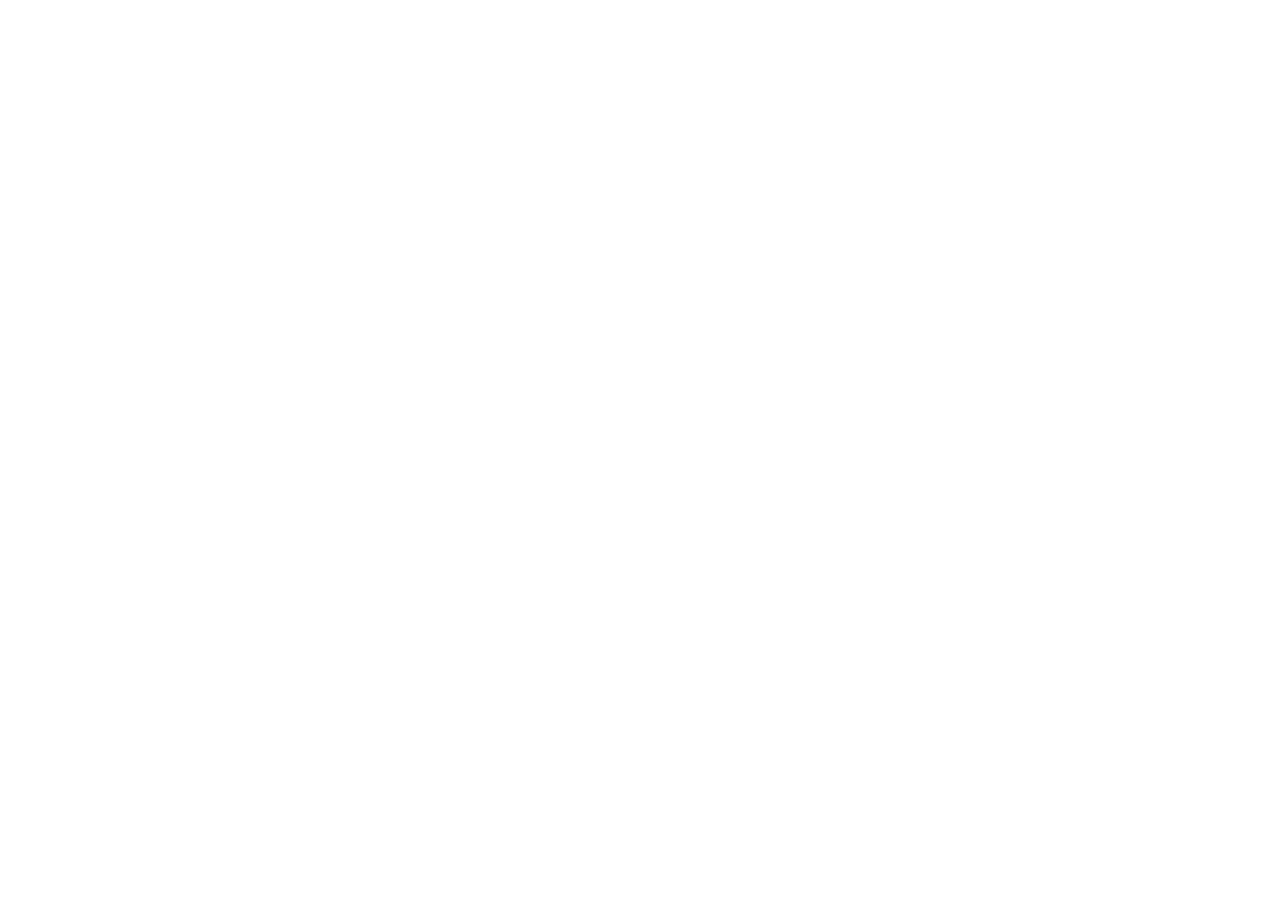
==== index.html @ 1910a8b9 "Rename example.html to index.html" ====
<!DOCTYPE html>
<html>

<head>
    <meta charset="utf-8" />
    <meta name="viewport" content="width=device-width, initial-scale=1.0">
    <title>eLog Example</title>
    <link rel="stylesheet" href="css/eLog.css">
</head>

<body>
    <canvas id="log"></canvas>
    <script src="https://code.jquery.com/jquery-3.6.0.js"
        integrity="sha256-H+K7U5CnXl1h5ywQfKtSj8PCmoN9aaq30gDh27Xc0jk=" crossorigin="anonymous"></script>
    <script src="js/eLog.js" type="text/javascript"></script>
    <script>
        $(document).ready(function () {
            const c = document.getElementById("log");
            /** @type {CanvasRenderingContext2D} */
            const ctx = c.getContext("2d");

            var log = new eLog(ctx, {
                data: [
                    { status: 1, d: '2022-01-01 08:00:00.000' },
                    { status: 3, d: '2022-01-01 08:30:00.000' },
                    { status: 1, d: '2022-01-01 12:00:00.000' },
                    { status: 3, d: '2022-01-01 12:30:00.000' },
                    { status: 4, d: '2022-01-01 14:00:00.000' },
                    { status: 3, d: '2022-01-01 14:15:00.000' },
                    { status: 1, d: '2022-01-01 17:00:00.000' },
                    { status: 2, d: '2022-01-01 20:00:00.000' }
                ],
                options: {
                    startStatus: 2,
                    startOffDutyHours: 0,
                    startDrivingHours: 0,
                    startDutyHours: 0,
                    startDate: '2022-01-01 00:00:00.000'
                }
            });

            log.addData(4, '2022-01-01 16:45:00');
        });
    </script>
</body>

</html>
---- css/eLog.css ----
canvas {
    width: 100%;
    margin-top: 1em;
    margin-bottom: 1em;
}
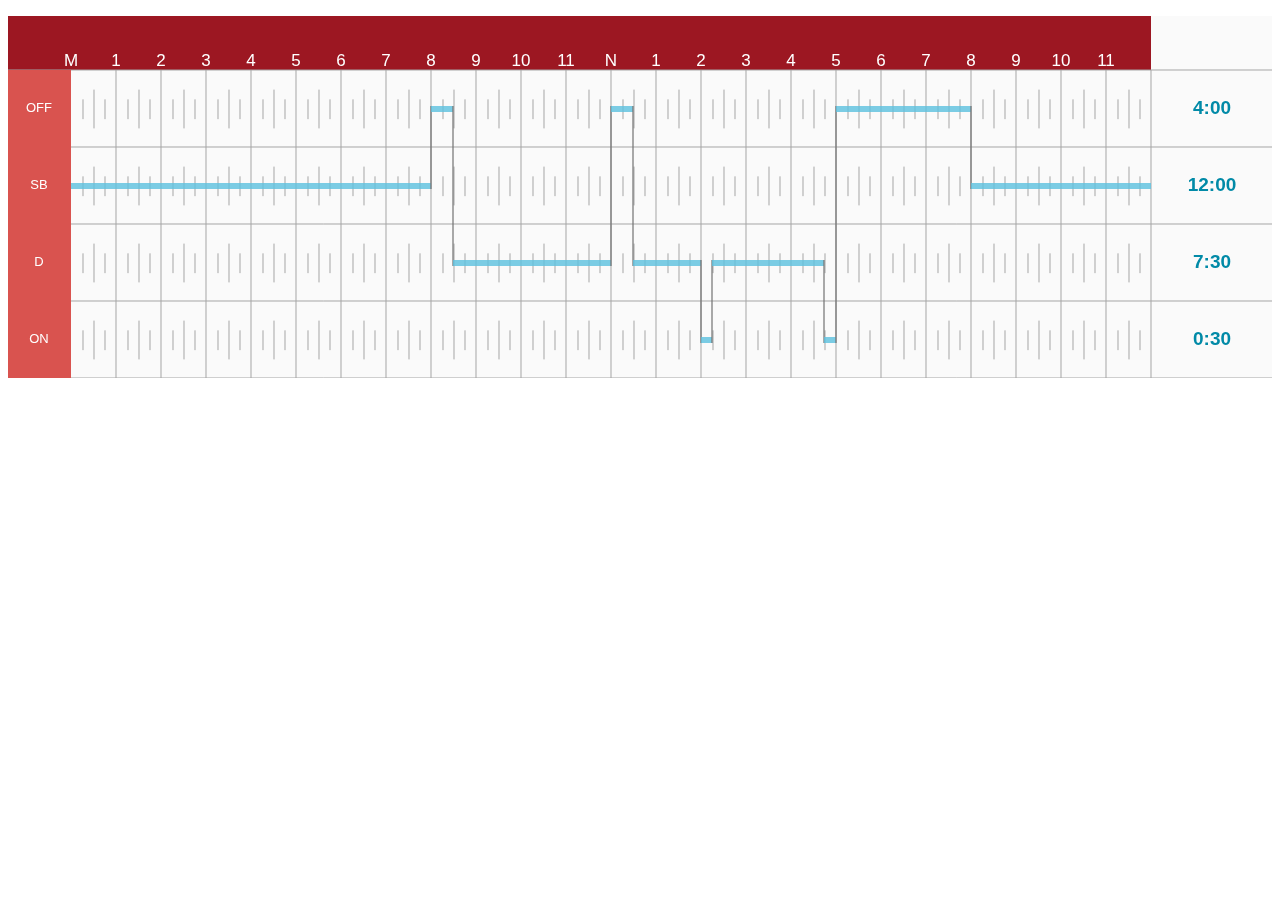
==== commit f80a7602: "Update" ====
--- a/index.html
+++ b/index.html
@@ -10,38 +10,34 @@
 
 <body>
     <canvas id="log"></canvas>
-    <script src="https://code.jquery.com/jquery-3.6.0.js"
-        integrity="sha256-H+K7U5CnXl1h5ywQfKtSj8PCmoN9aaq30gDh27Xc0jk=" crossorigin="anonymous"></script>
     <script src="js/eLog.js" type="text/javascript"></script>
-    <script>
-        $(document).ready(function () {
-            const c = document.getElementById("log");
-            /** @type {CanvasRenderingContext2D} */
-            const ctx = c.getContext("2d");
+    <script type="text/javascript">
+        const c = document.getElementById("log");
+        /** @type {CanvasRenderingContext2D} */
+        const ctx = c.getContext("2d");
 
-            var log = new eLog(ctx, {
-                data: [
-                    { status: 1, d: '2022-01-01 08:00:00.000' },
-                    { status: 3, d: '2022-01-01 08:30:00.000' },
-                    { status: 1, d: '2022-01-01 12:00:00.000' },
-                    { status: 3, d: '2022-01-01 12:30:00.000' },
-                    { status: 4, d: '2022-01-01 14:00:00.000' },
-                    { status: 3, d: '2022-01-01 14:15:00.000' },
-                    { status: 1, d: '2022-01-01 17:00:00.000' },
-                    { status: 2, d: '2022-01-01 20:00:00.000' }
-                ],
-                options: {
-                    startStatus: 2,
-                    startOffDutyHours: 0,
-                    startDrivingHours: 0,
-                    startDutyHours: 0,
-                    startDate: '2022-01-01 00:00:00.000'
-                }
-            });
+        var log = new eLog(ctx, {
+            data: [
+                { status: 1, d: '2022-01-01 08:00:00.000' },
+                { status: 3, d: '2022-01-01 08:30:00.000' },
+                { status: 1, d: '2022-01-01 12:00:00.000' },
+                { status: 3, d: '2022-01-01 12:30:00.000' },
+                { status: 4, d: '2022-01-01 14:00:00.000' },
+                { status: 3, d: '2022-01-01 14:15:00.000' },
+                { status: 1, d: '2022-01-01 17:00:00.000' },
+                { status: 2, d: '2022-01-01 20:00:00.000' }
+            ],
+            options: {
+                startStatus: 2,
+                startOffDutyHours: 0,
+                startDrivingHours: 0,
+                startDutyHours: 0,
+                startDate: '2022-01-01 00:00:00.000'
+            }
+        });
 
-            log.addData(4, '2022-01-01 16:45:00');
-        });
+        log.addData(4, '2022-01-01 16:45:00');
     </script>
 </body>
 
-</html>
+</html>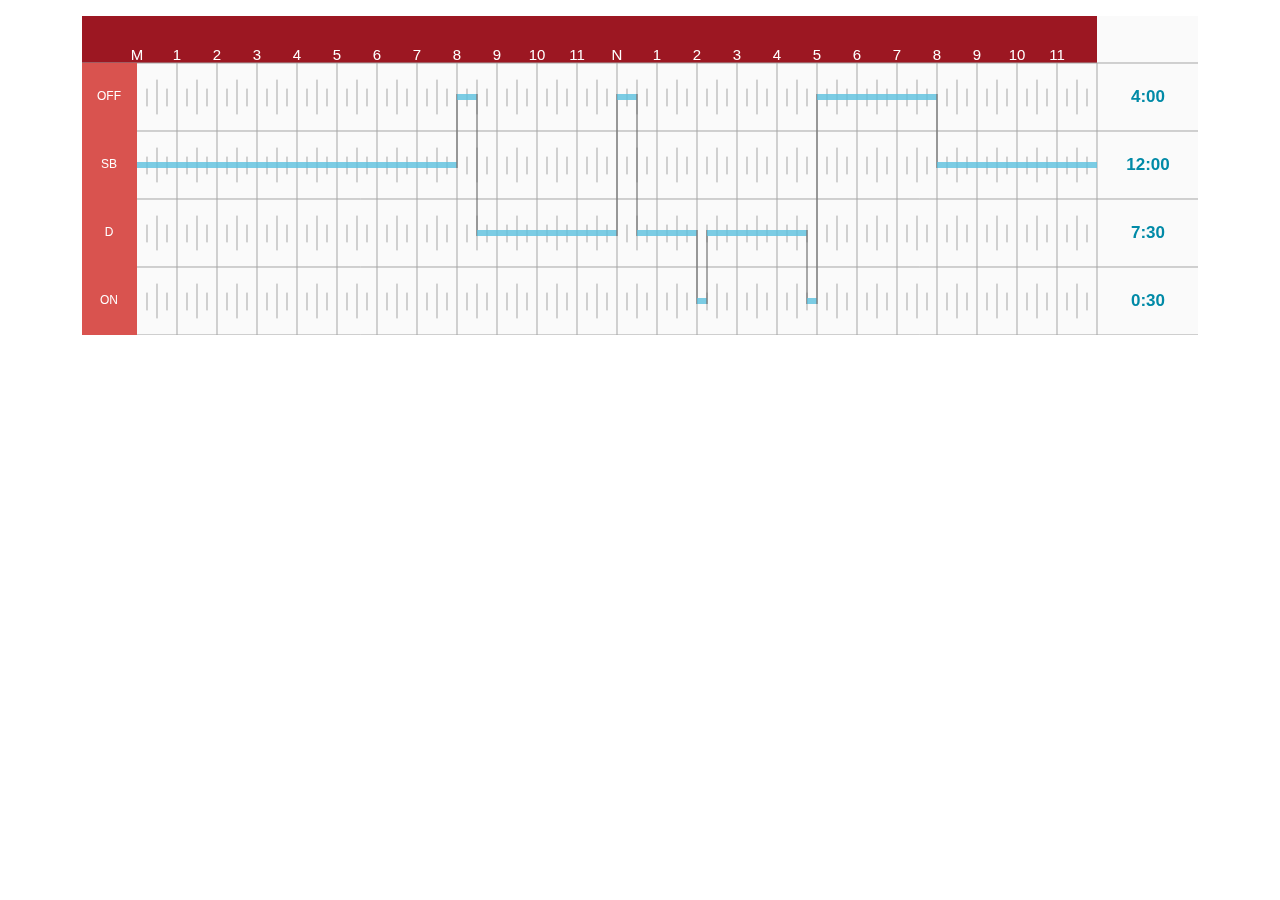
==== commit 7c9989c7: "Adding frameworks for site" ====
--- a/index.html
+++ b/index.html
@@ -1,15 +1,21 @@
 <!DOCTYPE html>
-<html>
+<html lang="en">
 
 <head>
     <meta charset="utf-8" />
-    <meta name="viewport" content="width=device-width, initial-scale=1.0">
+    <meta name="viewport" content="width=device-width, initial-scale=1, shrink-to-fit=no">
     <title>eLog Example</title>
+    <link rel="stylesheet" href="site/css/bootstrap.min.css">
     <link rel="stylesheet" href="css/eLog.css">
 </head>
 
 <body>
-    <canvas id="log"></canvas>
+    <div class="container">
+        <canvas id="log"></canvas>
+    </div>
+    <script src="site/js/jquery-3.6.1.min.js"></script>
+    <script src="site/js/bootstrap.bundle.min.js"></script>
+    <script src="site/js/jspdf.umd.min.js"></script>
     <script src="js/eLog.js" type="text/javascript"></script>
     <script type="text/javascript">
         const c = document.getElementById("log");
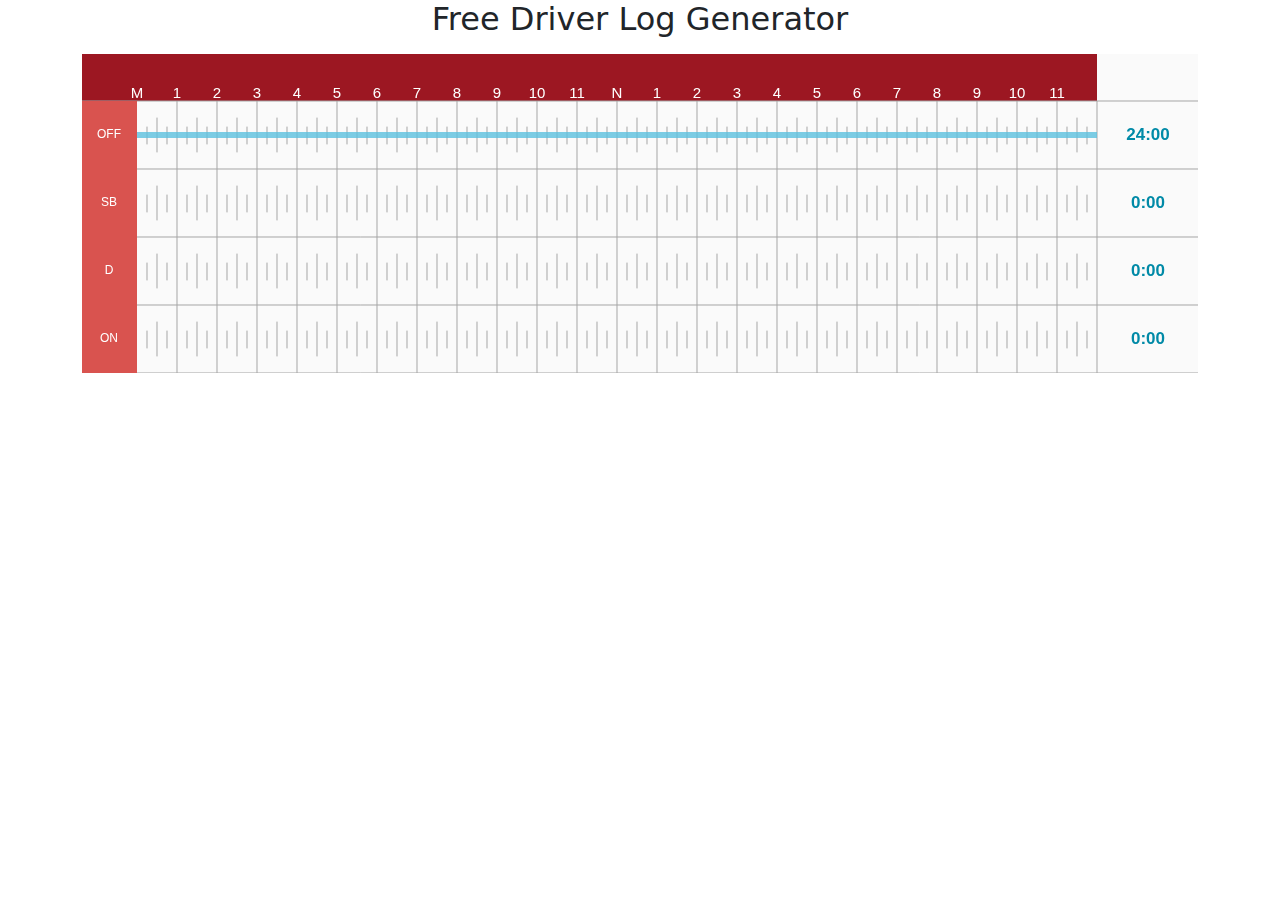
==== commit 111ec68f: "Setting up branch" ====
--- a/index.html
+++ b/index.html
@@ -4,13 +4,14 @@
 <head>
     <meta charset="utf-8" />
     <meta name="viewport" content="width=device-width, initial-scale=1, shrink-to-fit=no">
-    <title>eLog Example</title>
+    <title>Free Driver Log Generator</title>
     <link rel="stylesheet" href="site/css/bootstrap.min.css">
     <link rel="stylesheet" href="css/eLog.css">
 </head>
 
 <body>
     <div class="container">
+        <h2 class="text-center">Free Driver Log Generator</h2>
         <canvas id="log"></canvas>
     </div>
     <script src="site/js/jquery-3.6.1.min.js"></script>
@@ -23,26 +24,11 @@
         const ctx = c.getContext("2d");
 
         var log = new eLog(ctx, {
-            data: [
-                { status: 1, d: '2022-01-01 08:00:00.000' },
-                { status: 3, d: '2022-01-01 08:30:00.000' },
-                { status: 1, d: '2022-01-01 12:00:00.000' },
-                { status: 3, d: '2022-01-01 12:30:00.000' },
-                { status: 4, d: '2022-01-01 14:00:00.000' },
-                { status: 3, d: '2022-01-01 14:15:00.000' },
-                { status: 1, d: '2022-01-01 17:00:00.000' },
-                { status: 2, d: '2022-01-01 20:00:00.000' }
-            ],
+            data: [],
             options: {
-                startStatus: 2,
-                startOffDutyHours: 0,
-                startDrivingHours: 0,
-                startDutyHours: 0,
-                startDate: '2022-01-01 00:00:00.000'
+                startStatus: 1
             }
         });
-
-        log.addData(4, '2022-01-01 16:45:00');
     </script>
 </body>
 
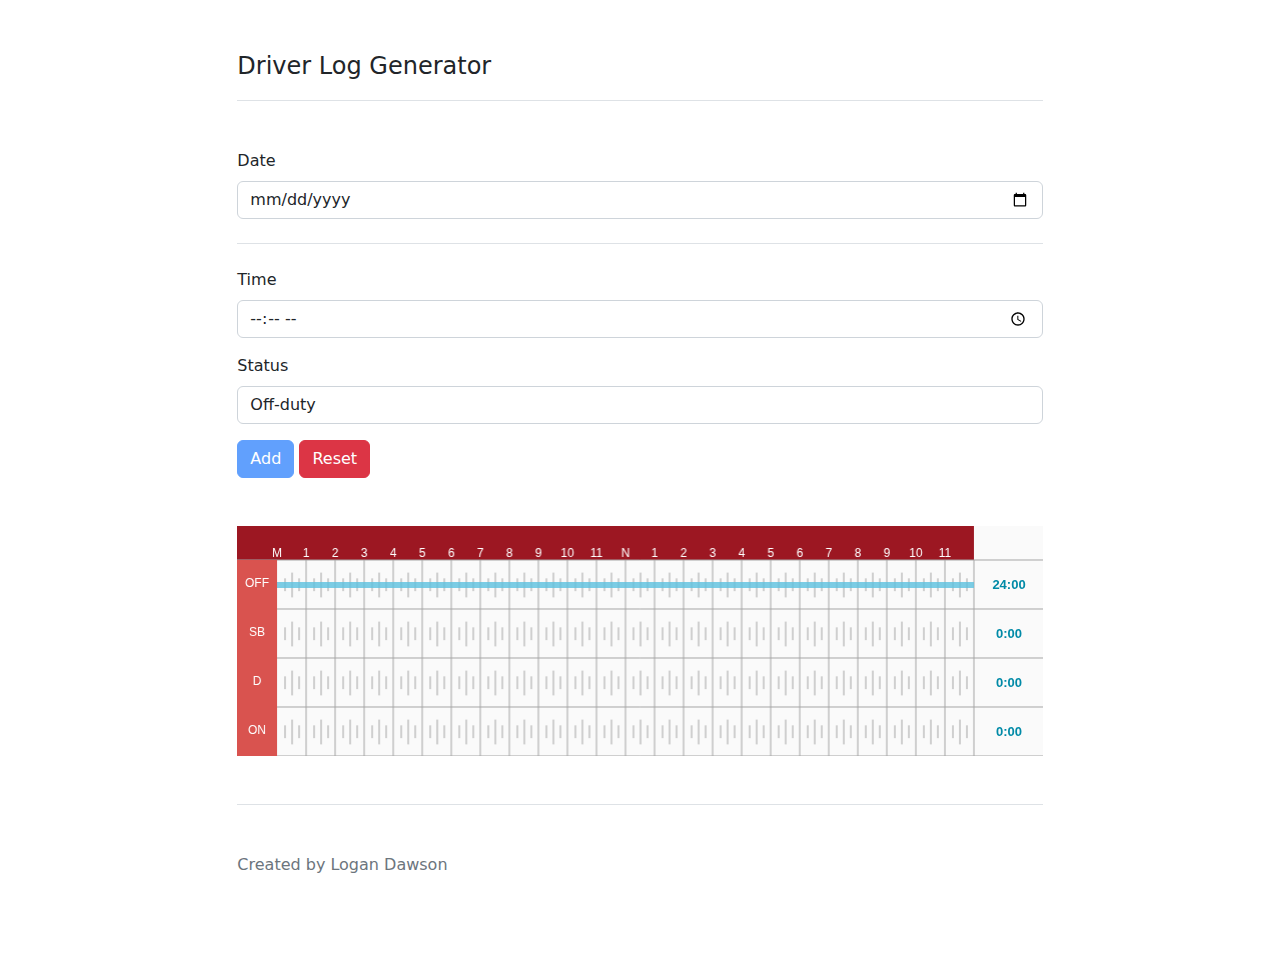
==== commit 8784014d: "Page layout and form controls" ====
--- a/index.html
+++ b/index.html
@@ -4,15 +4,45 @@
 <head>
     <meta charset="utf-8" />
     <meta name="viewport" content="width=device-width, initial-scale=1, shrink-to-fit=no">
-    <title>Free Driver Log Generator</title>
+    <title>Driver Log Generator</title>
     <link rel="stylesheet" href="site/css/bootstrap.min.css">
-    <link rel="stylesheet" href="css/eLog.css">
+    <link rel="stylesheet" href="site/css/site.css">
 </head>
 
 <body>
-    <div class="container">
-        <h2 class="text-center">Free Driver Log Generator</h2>
-        <canvas id="log"></canvas>
+    <div class="col-lg-8 mx-auto p-4 py-md-5">
+        <header class="d-flex align-items-center pb-3 mb-5 border-bottom">
+            <span class="fs-4">Driver Log Generator</span>
+        </header>
+        <main>
+            <form>
+                <div class="mb-4 pb-4 border-bottom">
+                    <label class="form-label">Date</label>
+                    <input type="date" class="form-control" id="inLogDate">
+                </div>
+                <div class="mb-3">
+                    <label class="form-label">Time</label>
+                    <input type="time" class="form-control" id="inLogTime">
+                </div>
+                <div class="mb-3">
+                    <label class="form-label">Status</label>
+                    <select class="form-control" id="slctLogStatus">
+                        <option value="1">Off-duty</option>
+                        <option value="2">Sleeper berth</option>
+                        <option value="3">Driving</option>
+                        <option value="4">On-duty</option>
+                    </select>
+                </div>
+                <button type="button" class="btn btn-primary" disabled id="btnAdd">Add</button>
+                <button type="button" class="btn btn-danger" id="btnReset">Reset</button>
+            </form>
+            <div class="my-5">
+                <canvas id="log"></canvas>
+            </div>
+        </main>
+        <footer class="pt-5 my-5 text-muted border-top">
+            Created by Logan Dawson
+        </footer>
     </div>
     <script src="site/js/jquery-3.6.1.min.js"></script>
     <script src="site/js/bootstrap.bundle.min.js"></script>
@@ -30,6 +60,7 @@
             }
         });
     </script>
+    <script src="site/js/site.js"></script>
 </body>
 
 </html>--- a/site/css/site.css
+++ b/site/css/site.css
@@ -0,0 +1,3 @@
+canvas {
+    width: 100%;
+}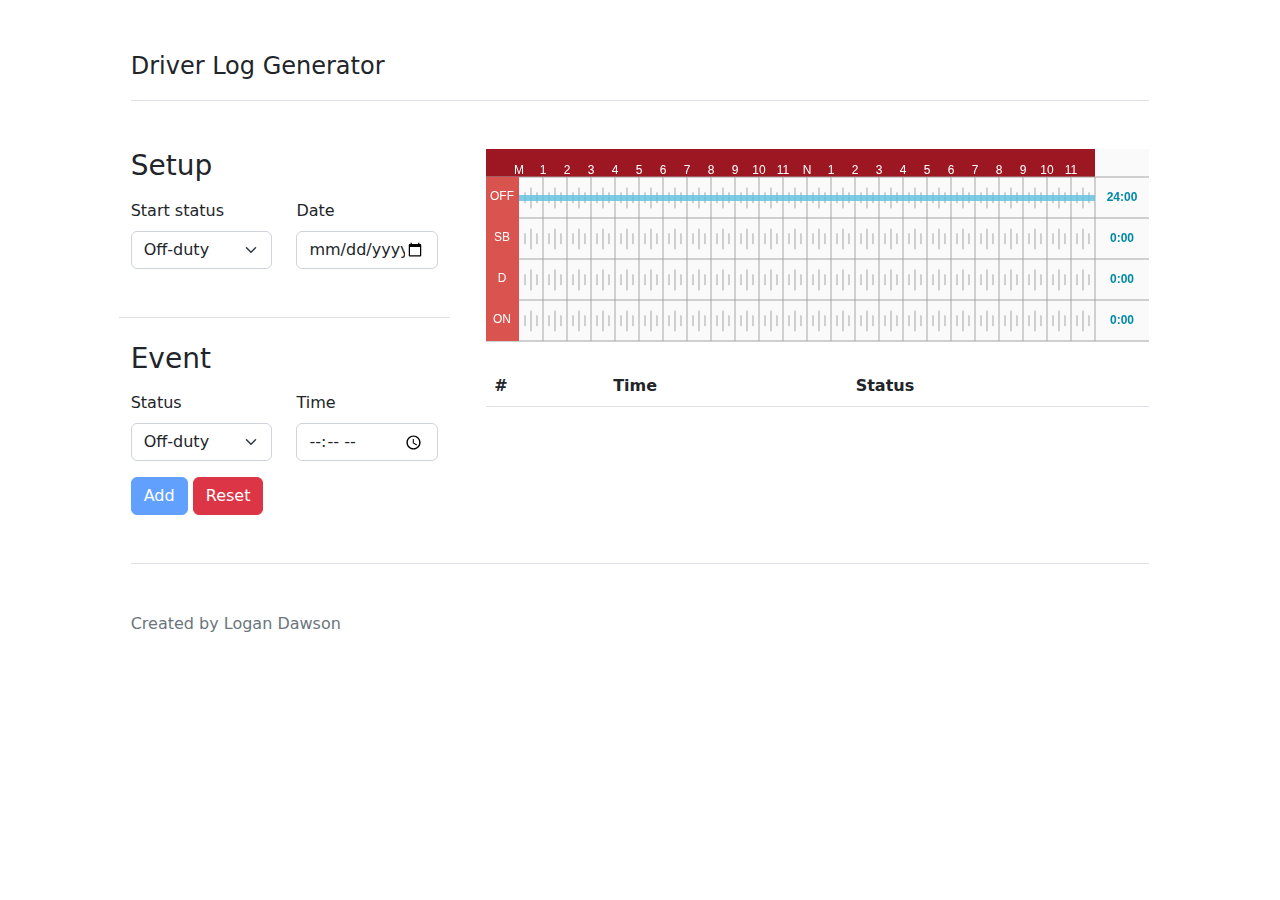
==== commit 50ac45c9: "Functionality for form plus layout" ====
--- a/index.html
+++ b/index.html
@@ -10,34 +10,66 @@
 </head>
 
 <body>
-    <div class="col-lg-8 mx-auto p-4 py-md-5">
-        <header class="d-flex align-items-center pb-3 mb-5 border-bottom">
+    <div class="col-xl-10 col-lg-11 mx-auto p-4 py-md-5">
+        <header class="d-flex align-items-center pb-3 mb-md-5 mb-4 border-bottom">
             <span class="fs-4">Driver Log Generator</span>
         </header>
         <main>
-            <form>
-                <div class="mb-4 pb-4 border-bottom">
-                    <label class="form-label">Date</label>
-                    <input type="date" class="form-control" id="inLogDate">
+            <div class="row gx-5">
+                <div class="col-xl-4 col-lg-5 col-md-6 col-sm-8 mb-lg-0 mb-4">
+                    <form>
+                        <h3 class="mb-3">Setup</h3>
+                        <div class="row mb-4 pb-lg-5 pb-4 border-bottom">
+                            <div class="col-sm-6 mb-sm-0 mb-3">
+                                <label class="form-label">Start status</label>
+                                <select class="form-select" id="slctStartStatus">
+                                    <option value="1">Off-duty</option>
+                                    <option value="2">Sleeper berth</option>
+                                    <option value="3">Driving</option>
+                                    <option value="4">On-duty</option>
+                                </select>
+                            </div>
+                            <div class="col-sm-6 mb-sm-0 mb-3">
+                                <label class="form-label">Date</label>
+                                <input type="date" max="" class="form-control" id="inLogDate">
+                            </div>
+                        </div>
+                        <h3 class="mb-3">Event</h3>
+                        <div class="row mb-3">
+                            <div class="col-sm-6 mb-sm-0 mb-3">
+                                <label class="form-label">Status</label>
+                                <select class="form-select" id="slctLogStatus">
+                                    <option value="1">Off-duty</option>
+                                    <option value="2">Sleeper berth</option>
+                                    <option value="3">Driving</option>
+                                    <option value="4">On-duty</option>
+                                </select>
+                            </div>
+                            <div class="col-sm-6 mb-sm-0 mb-3">
+                                <label class="form-label">Time</label>
+                                <input type="time" class="form-control" id="inLogTime">
+                            </div>
+                        </div>
+                        <button type="button" class="btn btn-primary" disabled id="btnAdd">Add</button>
+                        <button type="button" class="btn btn-danger" id="btnReset">Reset</button>
+                    </form>
                 </div>
-                <div class="mb-3">
-                    <label class="form-label">Time</label>
-                    <input type="time" class="form-control" id="inLogTime">
+                <div class="col-xl-8 col-lg-7">
+                    <div class="mb-4">
+                        <canvas id="log"></canvas>
+                    </div>
+                    <table class="table" id="tblLog">
+                        <thead>
+                            <tr>
+                                <th>#</th>
+                                <th>Time</th>
+                                <th>Status</th>
+                            </tr>
+                        </thead>
+                        <tbody>
+                        </tbody>
+                    </table>
                 </div>
-                <div class="mb-3">
-                    <label class="form-label">Status</label>
-                    <select class="form-control" id="slctLogStatus">
-                        <option value="1">Off-duty</option>
-                        <option value="2">Sleeper berth</option>
-                        <option value="3">Driving</option>
-                        <option value="4">On-duty</option>
-                    </select>
-                </div>
-                <button type="button" class="btn btn-primary" disabled id="btnAdd">Add</button>
-                <button type="button" class="btn btn-danger" id="btnReset">Reset</button>
-            </form>
-            <div class="my-5">
-                <canvas id="log"></canvas>
             </div>
         </main>
         <footer class="pt-5 my-5 text-muted border-top">
@@ -53,7 +85,7 @@
         /** @type {CanvasRenderingContext2D} */
         const ctx = c.getContext("2d");
 
-        var log = new eLog(ctx, {
+        let log = new eLog(ctx, {
             data: [],
             options: {
                 startStatus: 1
--- a/site/css/site.css
+++ b/site/css/site.css
@@ -1,3 +1,13 @@
 canvas {
     width: 100%;
+}
+
+table {
+    counter-reset: n;
+}
+
+table>tbody>tr td:first-child::before {
+    counter-increment: n;
+    content: counter(n);
+    font-weight: bold;
 }